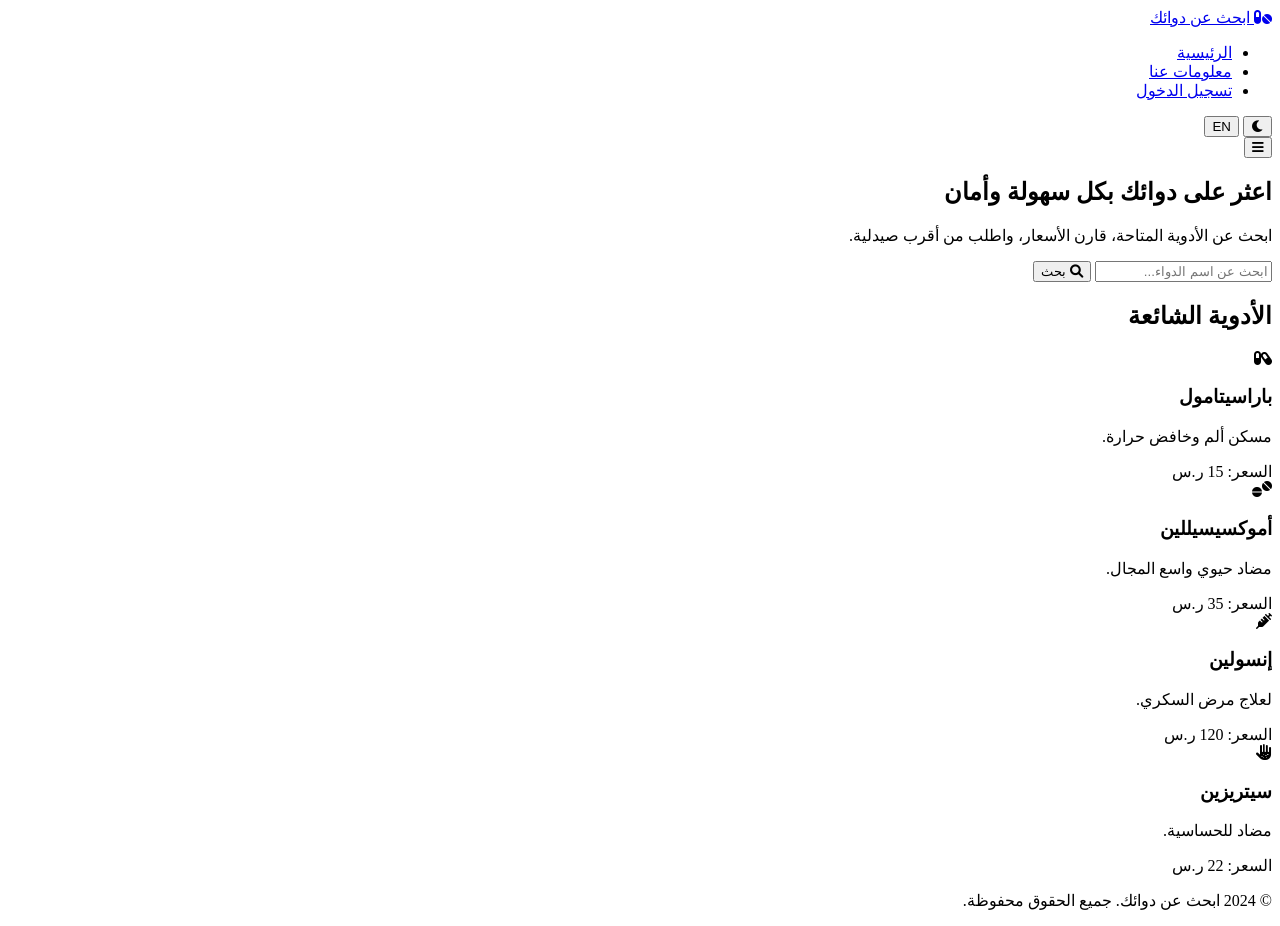
==== index.html @ bee02066 "Add files via upload" ====
<!DOCTYPE html>
<html lang="ar" dir="rtl">
<head>
    <meta charset="UTF-8">
    <meta name="viewport" content="width=device-width, initial-scale=1.0">
    <title>ابحث عن دوائك - الصفحة الرئيسية</title>
    <link rel="stylesheet" href="css/style.css">
    <!-- Font Awesome للأيقونات -->
    <link rel="stylesheet" href="https://cdnjs.cloudflare.com/ajax/libs/font-awesome/6.0.0-beta3/css/all.min.css">
</head>
<body class="light-mode">
    <header>
        <nav class="navbar">
            <div class="container">
                <a href="index.html" class="logo">
                    <i class="fas fa-pills"></i> <span data-i18n="site_name">ابحث عن دوائك</span>
                </a>
                <ul class="nav-links">
                    <li><a href="index.html" class="active" data-i18n="home">الرئيسية</a></li>
                    <li><a href="about.html" data-i18n="about">معلومات عنا</a></li>
                    <li><a href="auth.html" data-i18n="login">تسجيل الدخول</a></li>
                </ul>
                <div class="controls">
                    <button id="theme-toggle" class="icon-btn" title="تبديل المظهر">
                        <i class="fas fa-moon"></i>
                    </button>
                    <button id="lang-toggle" class="icon-btn" title="تبديل اللغة">
                        <span class="lang-text">EN</span>
                    </button>
                </div>
                <button class="mobile-menu-btn icon-btn">
                    <i class="fas fa-bars"></i>
                </button>
            </div>
        </nav>
    </header>

    <main>
        <section class="hero">
            <div class="container">
                <h1 data-i18n="hero_title">اعثر على دوائك بكل سهولة وأمان</h1>
                <p class="hero-subtitle" data-i18n="hero_subtitle">ابحث عن الأدوية المتاحة، قارن الأسعار، واطلب من أقرب صيدلية.</p>
                
                <!-- شريط البحث البارز -->
                <div class="search-bar">
                    <input type="text" id="medicine-search" data-i18n-placeholder="search_placeholder" placeholder="ابحث عن اسم الدواء...">
                    <button id="search-btn"><i class="fas fa-search"></i> <span data-i18n="search">بحث</span></button>
                </div>
            </div>
        </section>

        <section class="popular-medicines">
            <div class="container">
                <h2 data-i18n="popular_medicines">الأدوية الشائعة</h2>
                <div class="medicine-grid">
                    <div class="medicine-card">
                        <i class="fas fa-capsules"></i>
                        <h3 data-i18n="med1">باراسيتامول</h3>
                        <p data-i18n="med1_desc">مسكن ألم وخافض حرارة.</p>
                        <span class="price" data-i18n="price">السعر: 15 ر.س</span>
                    </div>
                    <div class="medicine-card">
                        <i class="fas fa-tablets"></i>
                        <h3 data-i18n="med2">أموكسيسيللين</h3>
                        <p data-i18n="med2_desc">مضاد حيوي واسع المجال.</p>
                        <span class="price" data-i18n="price">السعر: 35 ر.س</span>
                    </div>
                    <div class="medicine-card">
                        <i class="fas fa-syringe"></i>
                        <h3 data-i18n="med3">إنسولين</h3>
                        <p data-i18n="med3_desc">لعلاج مرض السكري.</p>
                        <span class="price" data-i18n="price">السعر: 120 ر.س</span>
                    </div>
                    <div class="medicine-card">
                        <i class="fas fa-allergies"></i>
                        <h3 data-i18n="med4">سيتريزين</h3>
                        <p data-i18n="med4_desc">مضاد للحساسية.</p>
                        <span class="price" data-i18n="price">السعر: 22 ر.س</span>
                    </div>
                </div>
            </div>
        </section>
    </main>

    <footer>
        <div class="container">
            <p data-i18n="footer_text">© 2024 ابحث عن دوائك. جميع الحقوق محفوظة.</p>
        </div>
    </footer>

    <script src="js/main.js"></script>
</body>
</html>
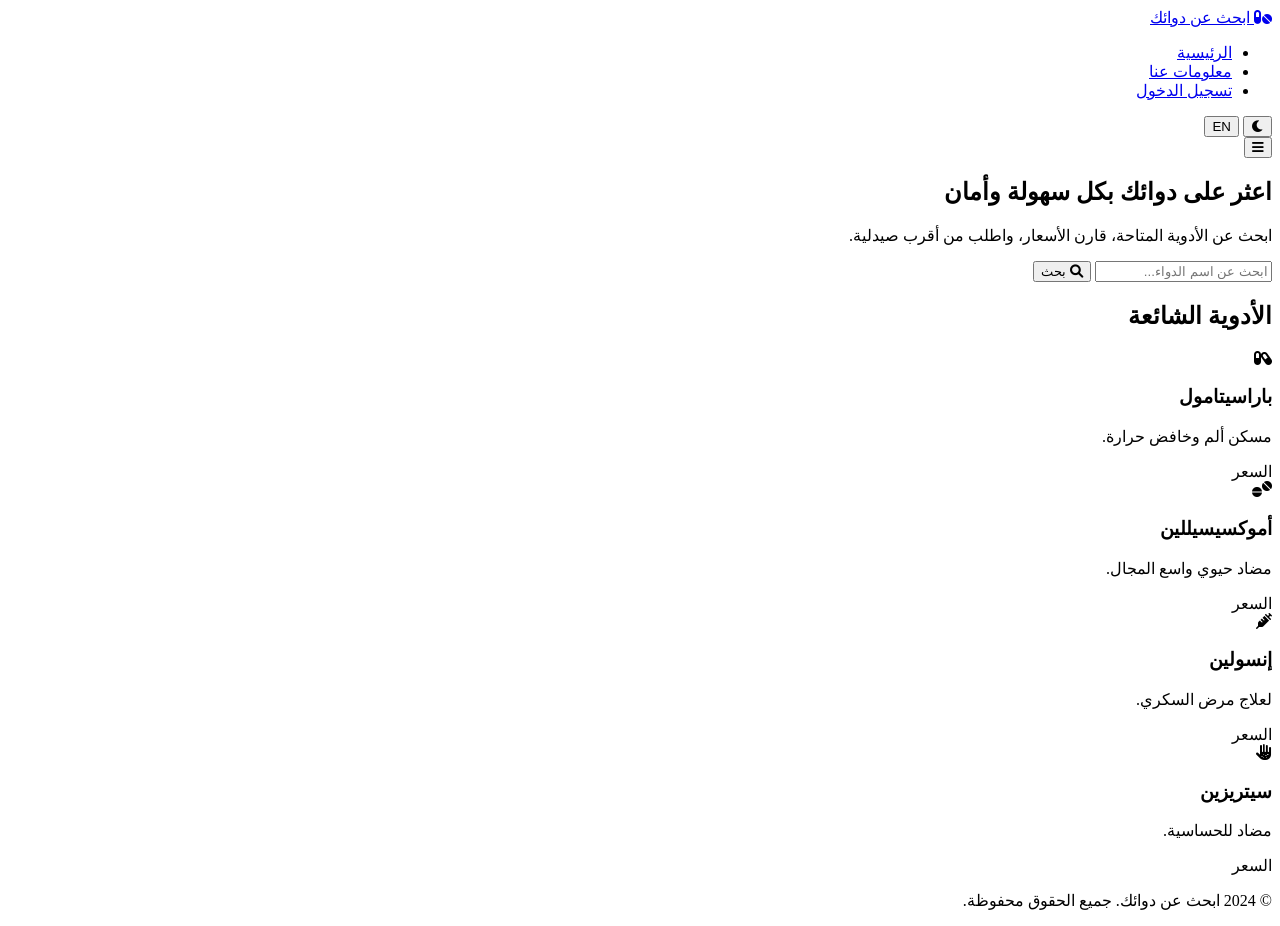
==== commit a3245124: "Update index.html" ====
--- a/index.html
+++ b/index.html
@@ -90,4 +90,4 @@
 
     <script src="js/main.js"></script>
 </body>
-</html>+</html>
--- a/css/style.css
+++ b/css/style.css
@@ -0,0 +1,208 @@
+document.addEventListener('DOMContentLoaded', () => {
+    // ---------- عناصر التحكم الرئيسية ----------
+    const themeToggle = document.getElementById('theme-toggle');
+    const langToggle = document.getElementById('lang-toggle');
+    const mobileMenuBtn = document.querySelector('.mobile-menu-btn');
+    const navLinks = document.querySelector('.nav-links');
+
+    // ---------- تعدد اللغات (i18n) ----------
+    const translations = {
+        ar: {
+            site_name: "ابحث عن دوائك",
+            home: "الرئيسية",
+            about: "معلومات عنا",
+            login: "تسجيل الدخول",
+            hero_title: "اعثر على دوائك بكل سهولة وأمان",
+            hero_subtitle: "ابحث عن الأدوية المتاحة، قارن الأسعار، واطلب من أقرب صيدلية.",
+            search_placeholder: "ابحث عن اسم الدواء...",
+            search: "بحث",
+            popular_medicines: "الأدوية الشائعة",
+            med1: "باراسيتامول",
+            med1_desc: "مسكن ألم وخافض حرارة.",
+            med2: "أموكسيسيللين",
+            med2_desc: "مضاد حيوي واسع المجال.",
+            med3: "إنسولين",
+            med3_desc: "لعلاج مرض السكري.",
+            med4: "سيتريزين",
+            med4_desc: "مضاد للحساسية.",
+            price: "السعر",
+            footer_text: "© 2024 ابحث عن دوائك. جميع الحقوق محفوظة.",
+            login_tab: "تسجيل الدخول",
+            signup_tab: "إنشاء حساب",
+            welcome_back: "مرحباً بعودتك",
+            create_account: "إنشاء حساب جديد",
+            patient: "مريض",
+            pharmacy: "صيدلية",
+            email_placeholder: "البريد الإلكتروني",
+            password_placeholder: "كلمة المرور",
+            fullname_placeholder: "الاسم الكامل",
+            confirm_password_placeholder: "تأكيد كلمة المرور",
+            login_btn: "دخول",
+            signup_btn: "إنشاء",
+            about_heading: "عن منصة ابحث عن دوائك",
+            about_mission: "نهدف إلى تسهيل وصول المرضى إلى الأدوية المطلوبة من خلال ربطهم مباشرة بأقرب الصيدليات المتوفرة، مما يضمن تجربة آمنة وسريعة وشفافة.",
+            how_works: "كيف تعمل المنصة؟",
+            step1_title: "ابحث عن دوائك",
+            step1_desc: "استخدم شريط البحث للعثور على الدواء الذي تحتاجه.",
+            step2_title: "اختر الصيدلية",
+            step2_desc: "قارن الأسعار والتقييمات واختر الأنسب لك.",
+            step3_title: "استلم طلبك",
+            step3_desc: "تواصل مع الصيدلية مباشرة أو اطلب التوصيل."
+        },
+        en: {
+            site_name: "Find Your Medicine",
+            home: "Home",
+            about: "About Us",
+            login: "Login",
+            hero_title: "Find Your Medicine Easily & Safely",
+            hero_subtitle: "Search available medicines, compare prices, and order from the nearest pharmacy.",
+            search_placeholder: "Search for medicine name...",
+            search: "Search",
+            popular_medicines: "Popular Medicines",
+            med1: "Paracetamol",
+            med1_desc: "Pain reliever and fever reducer.",
+            med2: "Amoxicillin",
+            med2_desc: "Broad-spectrum antibiotic.",
+            med3: "Insulin",
+            med3_desc: "For diabetes treatment.",
+            med4: "Cetirizine",
+            med4_desc: "Antihistamine for allergies.",
+            price: "Price",
+            footer_text: "© 2024 Find Your Medicine. All rights reserved.",
+            login_tab: "Login",
+            signup_tab: "Sign Up",
+            welcome_back: "Welcome Back",
+            create_account: "Create New Account",
+            patient: "Patient",
+            pharmacy: "Pharmacy",
+            email_placeholder: "Email Address",
+            password_placeholder: "Password",
+            fullname_placeholder: "Full Name",
+            confirm_password_placeholder: "Confirm Password",
+            login_btn: "Login",
+            signup_btn: "Sign Up",
+            about_heading: "About Find Your Medicine",
+            about_mission: "We aim to facilitate patients' access to required medications by connecting them directly with the nearest available pharmacies, ensuring a safe, fast, and transparent experience.",
+            how_works: "How It Works",
+            step1_title: "Search Your Medicine",
+            step1_desc: "Use the search bar to find the medicine you need.",
+            step2_title: "Choose Pharmacy",
+            step2_desc: "Compare prices and ratings and choose the best for you.",
+            step3_title: "Receive Your Order",
+            step3_desc: "Contact the pharmacy directly or request delivery."
+        }
+    };
+
+    let currentLang = localStorage.getItem('lang') || 'ar';
+
+    function applyLanguage(lang) {
+        currentLang = lang;
+        document.documentElement.lang = lang;
+        document.documentElement.dir = lang === 'ar' ? 'rtl' : 'ltr';
+        localStorage.setItem('lang', lang);
+
+        // تحديث النص في زر اللغة
+        const langText = document.querySelector('.lang-text');
+        if (langText) langText.textContent = lang === 'ar' ? 'EN' : 'AR';
+
+        // تحديث جميع العناصر القابلة للترجمة
+        document.querySelectorAll('[data-i18n]').forEach(el => {
+            const key = el.getAttribute('data-i18n');
+            if (translations[lang] && translations[lang][key]) {
+                el.textContent = translations[lang][key];
+            }
+        });
+
+        // تحديث النصوص المؤقتة (placeholders)
+        document.querySelectorAll('[data-i18n-placeholder]').forEach(input => {
+            const key = input.getAttribute('data-i18n-placeholder');
+            if (translations[lang] && translations[lang][key]) {
+                input.placeholder = translations[lang][key];
+            }
+        });
+    }
+
+    if (langToggle) {
+        langToggle.addEventListener('click', () => {
+            const newLang = currentLang === 'ar' ? 'en' : 'ar';
+            applyLanguage(newLang);
+        });
+    }
+
+    // ---------- الوضع المظلم ----------
+    const currentTheme = localStorage.getItem('theme') || 'light';
+    if (currentTheme === 'dark') {
+        document.body.classList.add('dark-mode');
+        if (themeToggle) themeToggle.innerHTML = '<i class="fas fa-sun"></i>';
+    }
+
+    if (themeToggle) {
+        themeToggle.addEventListener('click', () => {
+            document.body.classList.toggle('dark-mode');
+            const isDark = document.body.classList.contains('dark-mode');
+            localStorage.setItem('theme', isDark ? 'dark' : 'light');
+            themeToggle.innerHTML = isDark ? '<i class="fas fa-sun"></i>' : '<i class="fas fa-moon"></i>';
+        });
+    }
+
+    // ---------- القائمة المتنقلة ----------
+    if (mobileMenuBtn) {
+        mobileMenuBtn.addEventListener('click', () => {
+            navLinks.classList.toggle('active');
+        });
+    }
+
+    // ---------- تبديل نماذج التسجيل ----------
+    const loginTab = document.getElementById('login-tab');
+    const signupTab = document.getElementById('signup-tab');
+    const loginForm = document.getElementById('login-form');
+    const signupForm = document.getElementById('signup-form');
+
+    if (loginTab && signupTab && loginForm && signupForm) {
+        loginTab.addEventListener('click', () => {
+            loginTab.classList.add('active');
+            signupTab.classList.remove('active');
+            loginForm.classList.add('active');
+            signupForm.classList.remove('active');
+        });
+
+        signupTab.addEventListener('click', () => {
+            signupTab.classList.add('active');
+            loginTab.classList.remove('active');
+            signupForm.classList.add('active');
+            loginForm.classList.remove('active');
+        });
+
+        // منع إرسال النماذج للتوضيح
+        document.querySelectorAll('.auth-form').forEach(form => {
+            form.addEventListener('submit', (e) => {
+                e.preventDefault();
+                alert(currentLang === 'ar' ? 'تم إرسال النموذج (محاكاة)' : 'Form submitted (simulation)');
+            });
+        });
+    }
+
+    // ---------- بحث الأدوية ----------
+    const searchBtn = document.getElementById('search-btn');
+    const searchInput = document.getElementById('medicine-search');
+
+    if (searchBtn && searchInput) {
+        searchBtn.addEventListener('click', () => {
+            const query = searchInput.value.trim();
+            if (query) {
+                alert(currentLang === 'ar' ? `جاري البحث عن: ${query}` : `Searching for: ${query}`);
+            } else {
+                alert(currentLang === 'ar' ? 'الرجاء إدخال اسم الدواء' : 'Please enter a medicine name');
+            }
+        });
+
+        searchInput.addEventListener('keypress', (e) => {
+            if (e.key === 'Enter') {
+                searchBtn.click();
+            }
+        });
+    }
+
+    // تطبيق اللغة المحفوظة عند التحميل
+    applyLanguage(currentLang);
+});
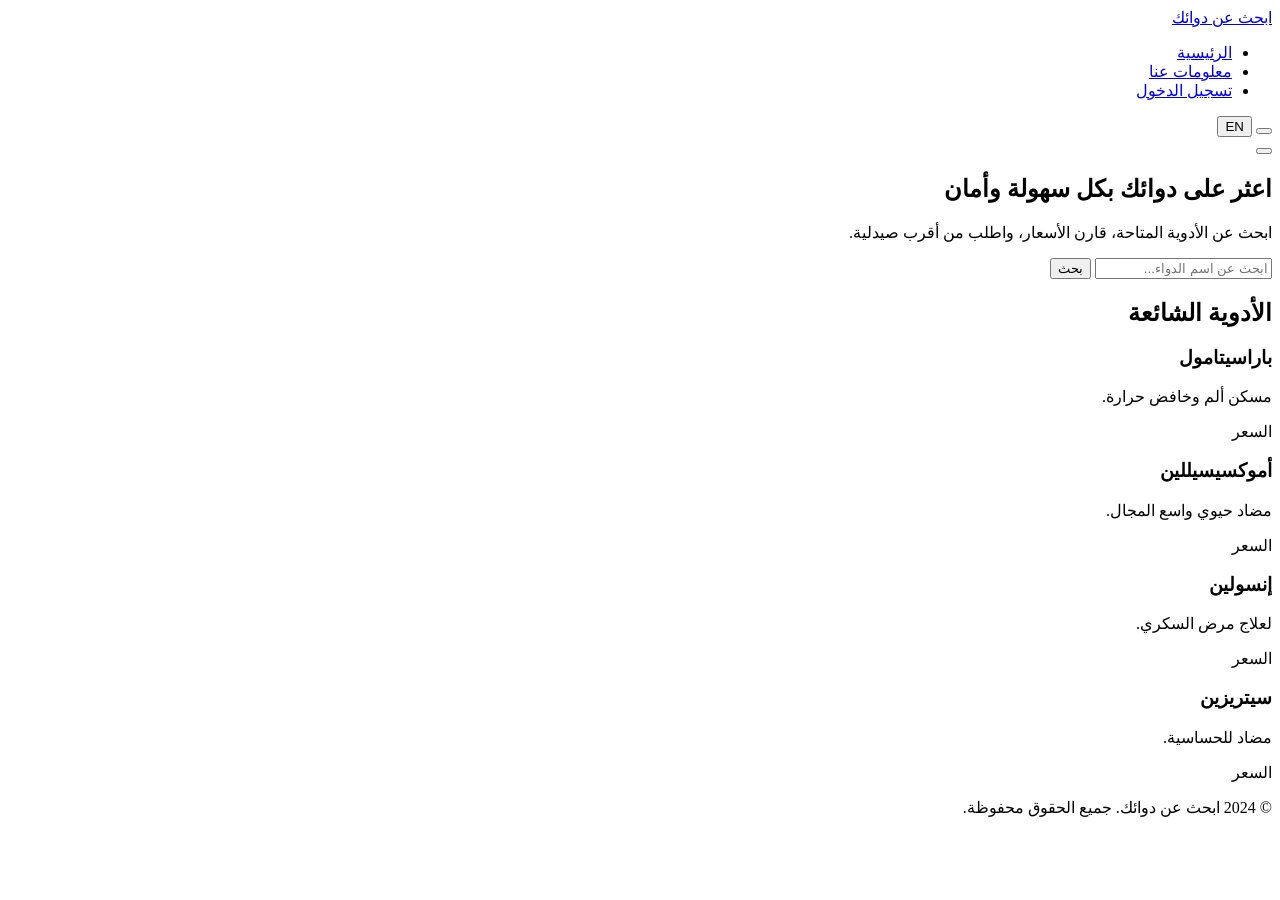
==== commit 068dac4f: "Fix HTML encoding issues in index.html  <link rel="stylesheet" href="https://cdnjs.cloudflare.com/aj" ====
--- a/index.html
+++ b/index.html
@@ -6,7 +6,7 @@
     <title>ابحث عن دوائك - الصفحة الرئيسية</title>
     <link rel="stylesheet" href="css/style.css">
     <!-- Font Awesome للأيقونات -->
-    <link rel="stylesheet" href="https://cdnjs.cloudflare.com/ajax/libs/font-awesome/6.0.0-beta3/css/all.min.css">
+   
 </head>
 <body class="light-mode">
     <header>
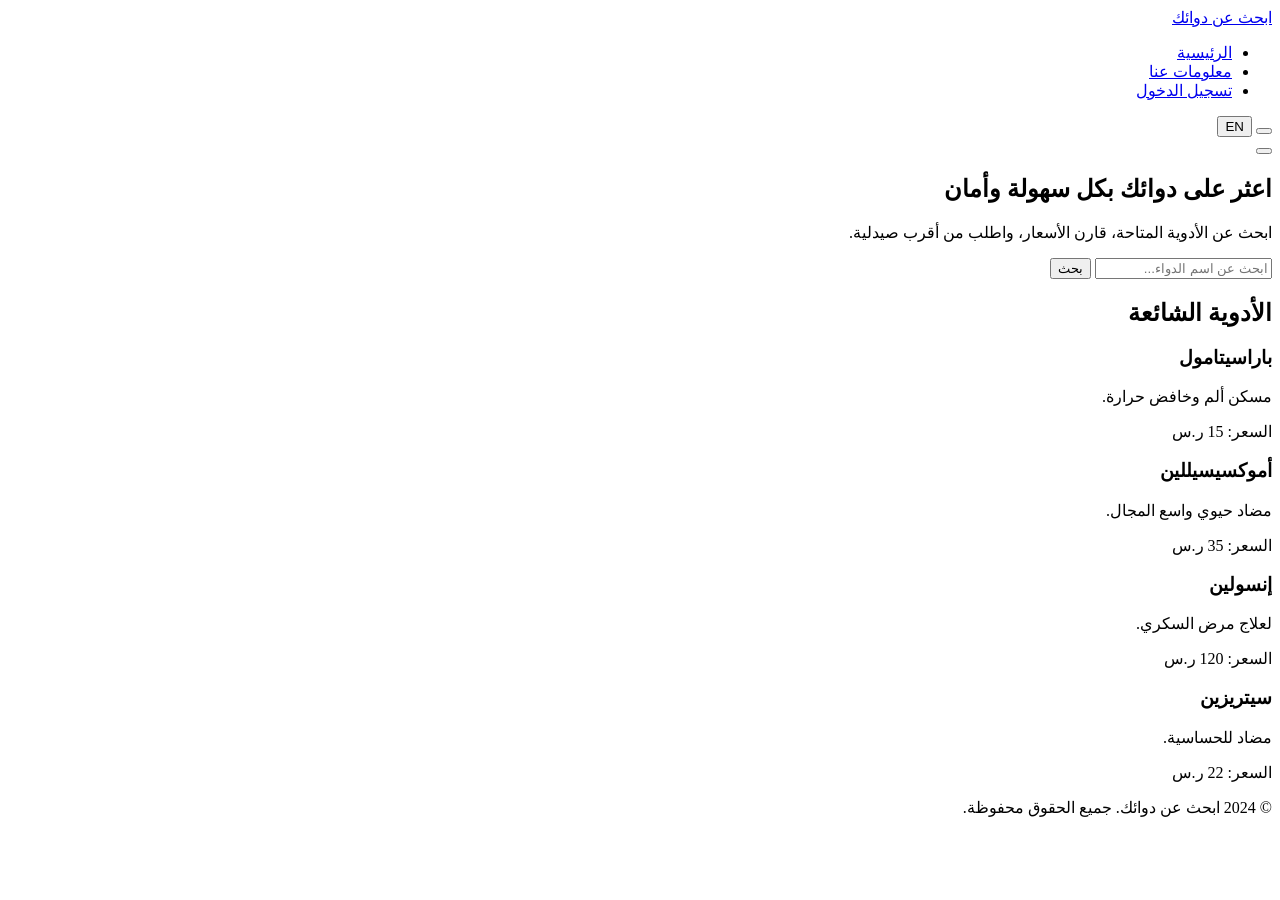
==== commit c29836c7: "Update index.html" ====
--- a/index.html
+++ b/index.html
@@ -88,6 +88,6 @@
         </div>
     </footer>
 
-    <script src="js/main.js"></script>
+    <script src="js/script.js"></script>
 </body>
 </html>
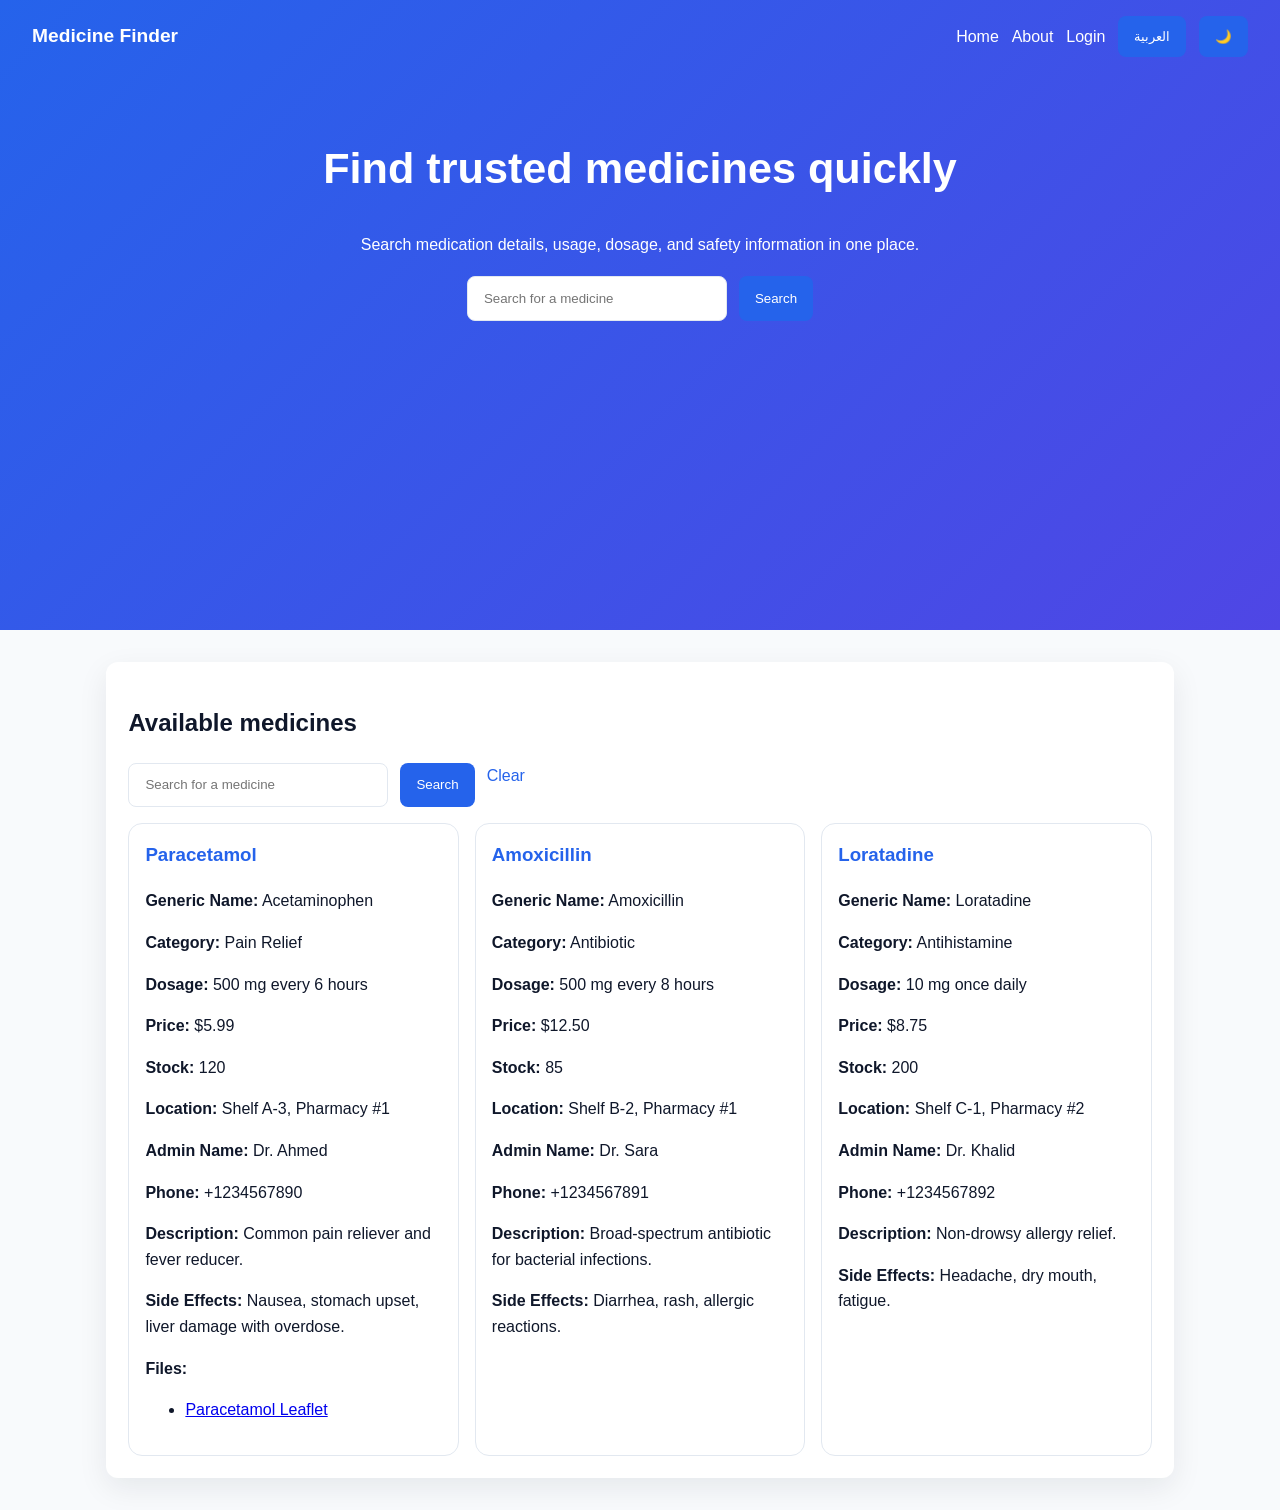
==== commit a8baa69e: "Create index.html" ====
--- a/index.html
+++ b/index.html
@@ -1,93 +1,46 @@
-<!DOCTYPE html>
-<html lang="ar" dir="rtl">
-<head>
-    <meta charset="UTF-8">
-    <meta name="viewport" content="width=device-width, initial-scale=1.0">
-    <title>ابحث عن دوائك - الصفحة الرئيسية</title>
-    <link rel="stylesheet" href="css/style.css">
-    <!-- Font Awesome للأيقونات -->
-   
-</head>
-<body class="light-mode">
-    <header>
-        <nav class="navbar">
-            <div class="container">
-                <a href="index.html" class="logo">
-                    <i class="fas fa-pills"></i> <span data-i18n="site_name">ابحث عن دوائك</span>
-                </a>
-                <ul class="nav-links">
-                    <li><a href="index.html" class="active" data-i18n="home">الرئيسية</a></li>
-                    <li><a href="about.html" data-i18n="about">معلومات عنا</a></li>
-                    <li><a href="auth.html" data-i18n="login">تسجيل الدخول</a></li>
-                </ul>
-                <div class="controls">
-                    <button id="theme-toggle" class="icon-btn" title="تبديل المظهر">
-                        <i class="fas fa-moon"></i>
-                    </button>
-                    <button id="lang-toggle" class="icon-btn" title="تبديل اللغة">
-                        <span class="lang-text">EN</span>
-                    </button>
-                </div>
-                <button class="mobile-menu-btn icon-btn">
-                    <i class="fas fa-bars"></i>
-                </button>
-            </div>
-        </nav>
-    </header>
-
-    <main>
-        <section class="hero">
-            <div class="container">
-                <h1 data-i18n="hero_title">اعثر على دوائك بكل سهولة وأمان</h1>
-                <p class="hero-subtitle" data-i18n="hero_subtitle">ابحث عن الأدوية المتاحة، قارن الأسعار، واطلب من أقرب صيدلية.</p>
-                
-                <!-- شريط البحث البارز -->
-                <div class="search-bar">
-                    <input type="text" id="medicine-search" data-i18n-placeholder="search_placeholder" placeholder="ابحث عن اسم الدواء...">
-                    <button id="search-btn"><i class="fas fa-search"></i> <span data-i18n="search">بحث</span></button>
-                </div>
-            </div>
-        </section>
-
-        <section class="popular-medicines">
-            <div class="container">
-                <h2 data-i18n="popular_medicines">الأدوية الشائعة</h2>
-                <div class="medicine-grid">
-                    <div class="medicine-card">
-                        <i class="fas fa-capsules"></i>
-                        <h3 data-i18n="med1">باراسيتامول</h3>
-                        <p data-i18n="med1_desc">مسكن ألم وخافض حرارة.</p>
-                        <span class="price" data-i18n="price">السعر: 15 ر.س</span>
-                    </div>
-                    <div class="medicine-card">
-                        <i class="fas fa-tablets"></i>
-                        <h3 data-i18n="med2">أموكسيسيللين</h3>
-                        <p data-i18n="med2_desc">مضاد حيوي واسع المجال.</p>
-                        <span class="price" data-i18n="price">السعر: 35 ر.س</span>
-                    </div>
-                    <div class="medicine-card">
-                        <i class="fas fa-syringe"></i>
-                        <h3 data-i18n="med3">إنسولين</h3>
-                        <p data-i18n="med3_desc">لعلاج مرض السكري.</p>
-                        <span class="price" data-i18n="price">السعر: 120 ر.س</span>
-                    </div>
-                    <div class="medicine-card">
-                        <i class="fas fa-allergies"></i>
-                        <h3 data-i18n="med4">سيتريزين</h3>
-                        <p data-i18n="med4_desc">مضاد للحساسية.</p>
-                        <span class="price" data-i18n="price">السعر: 22 ر.س</span>
-                    </div>
-                </div>
-            </div>
-        </section>
-    </main>
-
-    <footer>
-        <div class="container">
-            <p data-i18n="footer_text">© 2024 ابحث عن دوائك. جميع الحقوق محفوظة.</p>
-        </div>
-    </footer>
-
-    <script src="js/script.js"></script>
-</body>
-</html>
+<!DOCTYPE html>
+<html lang="en">
+<head>
+  <meta charset="UTF-8" />
+  <meta name="viewport" content="width=device-width, initial-scale=1.0" />
+  <title>Medicine Finder</title>
+  <link rel="stylesheet" href="css/style.css" />
+</head>
+<body>
+  <header class="hero">
+    <nav class="top-nav">
+      <a class="brand" href="index.html">Medicine Finder</a>
+      <div class="nav-links">
+        <a href="index.html" data-i18n="home">Home</a>
+        <a href="about.html" data-i18n="about">About</a>
+        <a href="auth.html" id="authLink" data-i18n="login">Login</a>
+        <button class="lang-toggle" id="langToggle" type="button">العربية</button>
+        <button class="theme-toggle" id="themeToggle" type="button">🌙</button>
+      </div>
+    </nav>
+    <div class="hero-content">
+      <h1 data-i18n="heroTitle">Find trusted medicines quickly</h1>
+      <p data-i18n="heroSubtitle">Search medication details, usage, dosage, and safety information in one place.</p>
+      <form id="searchForm" class="search-box">
+        <input id="searchInput" type="text" data-i18n="searchPlaceholder" placeholder="Search for a medicine" required />
+        <button type="submit" data-i18n="searchButton">Search</button>
+      </form>
+      <p id="statusMessage" class="status"></p>
+    </div>
+  </header>
+  <main class="container">
+    <section class="results-card">
+      <h2 data-i18n="resultsTitle">Available medicines</h2>
+      <form id="inlineSearchForm" class="search-box" style="justify-content:flex-start;margin-bottom:1rem;">
+        <input type="text" id="inlineSearchInput" data-i18n="searchPlaceholder" placeholder="Search medicines" />
+        <button type="submit" data-i18n="searchButton">Search</button>
+        <a href="index.html" id="clearSearch" data-i18n="clear" style="text-decoration:none;color:var(--primary);">Clear</a>
+      </form>
+      <div class="results-list cards-grid" id="medicationsList">
+        <p class="status" data-i18n="statusLoading">Loading medications...</p>
+      </div>
+    </section>
+  </main>
+  <script src="js/script.js"></script>
+</body>
+</html>
--- a/css/style.css
+++ b/css/style.css
@@ -1,208 +1,196 @@
-document.addEventListener('DOMContentLoaded', () => {
-    // ---------- عناصر التحكم الرئيسية ----------
-    const themeToggle = document.getElementById('theme-toggle');
-    const langToggle = document.getElementById('lang-toggle');
-    const mobileMenuBtn = document.querySelector('.mobile-menu-btn');
-    const navLinks = document.querySelector('.nav-links');
+:root {
+  --primary: #2563eb;
+  --primary-dark: #1d4ed8;
+  --bg: #f8fafc;
+  --text: #0f172a;
+  --muted: #64748b;
+  --card: #ffffff;
+  --border: #e2e8f0;
+  --button-text: #ffffff;
+}
 
-    // ---------- تعدد اللغات (i18n) ----------
-    const translations = {
-        ar: {
-            site_name: "ابحث عن دوائك",
-            home: "الرئيسية",
-            about: "معلومات عنا",
-            login: "تسجيل الدخول",
-            hero_title: "اعثر على دوائك بكل سهولة وأمان",
-            hero_subtitle: "ابحث عن الأدوية المتاحة، قارن الأسعار، واطلب من أقرب صيدلية.",
-            search_placeholder: "ابحث عن اسم الدواء...",
-            search: "بحث",
-            popular_medicines: "الأدوية الشائعة",
-            med1: "باراسيتامول",
-            med1_desc: "مسكن ألم وخافض حرارة.",
-            med2: "أموكسيسيللين",
-            med2_desc: "مضاد حيوي واسع المجال.",
-            med3: "إنسولين",
-            med3_desc: "لعلاج مرض السكري.",
-            med4: "سيتريزين",
-            med4_desc: "مضاد للحساسية.",
-            price: "السعر",
-            footer_text: "© 2024 ابحث عن دوائك. جميع الحقوق محفوظة.",
-            login_tab: "تسجيل الدخول",
-            signup_tab: "إنشاء حساب",
-            welcome_back: "مرحباً بعودتك",
-            create_account: "إنشاء حساب جديد",
-            patient: "مريض",
-            pharmacy: "صيدلية",
-            email_placeholder: "البريد الإلكتروني",
-            password_placeholder: "كلمة المرور",
-            fullname_placeholder: "الاسم الكامل",
-            confirm_password_placeholder: "تأكيد كلمة المرور",
-            login_btn: "دخول",
-            signup_btn: "إنشاء",
-            about_heading: "عن منصة ابحث عن دوائك",
-            about_mission: "نهدف إلى تسهيل وصول المرضى إلى الأدوية المطلوبة من خلال ربطهم مباشرة بأقرب الصيدليات المتوفرة، مما يضمن تجربة آمنة وسريعة وشفافة.",
-            how_works: "كيف تعمل المنصة؟",
-            step1_title: "ابحث عن دوائك",
-            step1_desc: "استخدم شريط البحث للعثور على الدواء الذي تحتاجه.",
-            step2_title: "اختر الصيدلية",
-            step2_desc: "قارن الأسعار والتقييمات واختر الأنسب لك.",
-            step3_title: "استلم طلبك",
-            step3_desc: "تواصل مع الصيدلية مباشرة أو اطلب التوصيل."
-        },
-        en: {
-            site_name: "Find Your Medicine",
-            home: "Home",
-            about: "About Us",
-            login: "Login",
-            hero_title: "Find Your Medicine Easily & Safely",
-            hero_subtitle: "Search available medicines, compare prices, and order from the nearest pharmacy.",
-            search_placeholder: "Search for medicine name...",
-            search: "Search",
-            popular_medicines: "Popular Medicines",
-            med1: "Paracetamol",
-            med1_desc: "Pain reliever and fever reducer.",
-            med2: "Amoxicillin",
-            med2_desc: "Broad-spectrum antibiotic.",
-            med3: "Insulin",
-            med3_desc: "For diabetes treatment.",
-            med4: "Cetirizine",
-            med4_desc: "Antihistamine for allergies.",
-            price: "Price",
-            footer_text: "© 2024 Find Your Medicine. All rights reserved.",
-            login_tab: "Login",
-            signup_tab: "Sign Up",
-            welcome_back: "Welcome Back",
-            create_account: "Create New Account",
-            patient: "Patient",
-            pharmacy: "Pharmacy",
-            email_placeholder: "Email Address",
-            password_placeholder: "Password",
-            fullname_placeholder: "Full Name",
-            confirm_password_placeholder: "Confirm Password",
-            login_btn: "Login",
-            signup_btn: "Sign Up",
-            about_heading: "About Find Your Medicine",
-            about_mission: "We aim to facilitate patients' access to required medications by connecting them directly with the nearest available pharmacies, ensuring a safe, fast, and transparent experience.",
-            how_works: "How It Works",
-            step1_title: "Search Your Medicine",
-            step1_desc: "Use the search bar to find the medicine you need.",
-            step2_title: "Choose Pharmacy",
-            step2_desc: "Compare prices and ratings and choose the best for you.",
-            step3_title: "Receive Your Order",
-            step3_desc: "Contact the pharmacy directly or request delivery."
-        }
-    };
+body.dark {
+  --bg: #0f172a;
+  --text: #e2e8f0;
+  --muted: #94a3b8;
+  --card: #111827;
+  --border: #334155;
+  --button-text: #ffffff;
+}
 
-    let currentLang = localStorage.getItem('lang') || 'ar';
+* { box-sizing: border-box; }
 
-    function applyLanguage(lang) {
-        currentLang = lang;
-        document.documentElement.lang = lang;
-        document.documentElement.dir = lang === 'ar' ? 'rtl' : 'ltr';
-        localStorage.setItem('lang', lang);
+body {
+  margin: 0;
+  font-family: Arial, sans-serif;
+  background: var(--bg);
+  color: var(--text);
+  line-height: 1.6;
+  transition: background 0.2s ease, color 0.2s ease;
+}
 
-        // تحديث النص في زر اللغة
-        const langText = document.querySelector('.lang-text');
-        if (langText) langText.textContent = lang === 'ar' ? 'EN' : 'AR';
+body[dir='rtl'] { text-align: right; }
 
-        // تحديث جميع العناصر القابلة للترجمة
-        document.querySelectorAll('[data-i18n]').forEach(el => {
-            const key = el.getAttribute('data-i18n');
-            if (translations[lang] && translations[lang][key]) {
-                el.textContent = translations[lang][key];
-            }
-        });
+header, .page-header {
+  background: linear-gradient(135deg, var(--primary), #4f46e5);
+  color: #fff;
+}
 
-        // تحديث النصوص المؤقتة (placeholders)
-        document.querySelectorAll('[data-i18n-placeholder]').forEach(input => {
-            const key = input.getAttribute('data-i18n-placeholder');
-            if (translations[lang] && translations[lang][key]) {
-                input.placeholder = translations[lang][key];
-            }
-        });
-    }
+.top-nav {
+  display: flex;
+  justify-content: space-between;
+  align-items: center;
+  padding: 1rem 2rem;
+  gap: 1rem;
+  flex-wrap: wrap;
+}
 
-    if (langToggle) {
-        langToggle.addEventListener('click', () => {
-            const newLang = currentLang === 'ar' ? 'en' : 'ar';
-            applyLanguage(newLang);
-        });
-    }
+.brand {
+  color: #fff;
+  text-decoration: none;
+  font-weight: bold;
+  font-size: 1.2rem;
+}
 
-    // ---------- الوضع المظلم ----------
-    const currentTheme = localStorage.getItem('theme') || 'light';
-    if (currentTheme === 'dark') {
-        document.body.classList.add('dark-mode');
-        if (themeToggle) themeToggle.innerHTML = '<i class="fas fa-sun"></i>';
-    }
+.nav-links {
+  display: flex;
+  align-items: center;
+  gap: 0.8rem;
+  flex-wrap: wrap;
+}
 
-    if (themeToggle) {
-        themeToggle.addEventListener('click', () => {
-            document.body.classList.toggle('dark-mode');
-            const isDark = document.body.classList.contains('dark-mode');
-            localStorage.setItem('theme', isDark ? 'dark' : 'light');
-            themeToggle.innerHTML = isDark ? '<i class="fas fa-sun"></i>' : '<i class="fas fa-moon"></i>';
-        });
-    }
+.nav-links a {
+  color: #fff;
+  text-decoration: none;
+}
 
-    // ---------- القائمة المتنقلة ----------
-    if (mobileMenuBtn) {
-        mobileMenuBtn.addEventListener('click', () => {
-            navLinks.classList.toggle('active');
-        });
-    }
+.hero { min-height: 70vh; }
 
-    // ---------- تبديل نماذج التسجيل ----------
-    const loginTab = document.getElementById('login-tab');
-    const signupTab = document.getElementById('signup-tab');
-    const loginForm = document.getElementById('login-form');
-    const signupForm = document.getElementById('signup-form');
+.hero-content {
+  max-width: 760px;
+  margin: auto;
+  text-align: center;
+  padding: 2rem 1rem 3rem;
+}
 
-    if (loginTab && signupTab && loginForm && signupForm) {
-        loginTab.addEventListener('click', () => {
-            loginTab.classList.add('active');
-            signupTab.classList.remove('active');
-            loginForm.classList.add('active');
-            signupForm.classList.remove('active');
-        });
+.hero-content h1 { font-size: clamp(2rem, 4vw, 2.7rem); }
 
-        signupTab.addEventListener('click', () => {
-            signupTab.classList.add('active');
-            loginTab.classList.remove('active');
-            signupForm.classList.add('active');
-            loginForm.classList.remove('active');
-        });
+.search-box {
+  display: flex;
+  justify-content: center;
+  gap: 0.75rem;
+  flex-wrap: wrap;
+  margin-top: 1.2rem;
+}
 
-        // منع إرسال النماذج للتوضيح
-        document.querySelectorAll('.auth-form').forEach(form => {
-            form.addEventListener('submit', (e) => {
-                e.preventDefault();
-                alert(currentLang === 'ar' ? 'تم إرسال النموذج (محاكاة)' : 'Form submitted (simulation)');
-            });
-        });
-    }
+.search-box input,
+.auth-form input,
+.auth-form textarea,
+.auth-form select {
+  padding: 0.85rem 1rem;
+  border: 1px solid var(--border);
+  border-radius: 8px;
+  min-width: 260px;
+  background: var(--card);
+  color: var(--text);
+}
 
-    // ---------- بحث الأدوية ----------
-    const searchBtn = document.getElementById('search-btn');
-    const searchInput = document.getElementById('medicine-search');
+button, .lang-toggle, .toggle-btn, .theme-toggle {
+  border: none;
+  border-radius: 8px;
+  padding: 0.8rem 1rem;
+  background: var(--primary);
+  cursor: pointer;
+  color: var(--button-text);
+}
 
-    if (searchBtn && searchInput) {
-        searchBtn.addEventListener('click', () => {
-            const query = searchInput.value.trim();
-            if (query) {
-                alert(currentLang === 'ar' ? `جاري البحث عن: ${query}` : `Searching for: ${query}`);
-            } else {
-                alert(currentLang === 'ar' ? 'الرجاء إدخال اسم الدواء' : 'Please enter a medicine name');
-            }
-        });
+button:hover, .lang-toggle:hover, .toggle-btn:hover, .theme-toggle:hover {
+  background: var(--primary-dark);
+}
 
-        searchInput.addEventListener('keypress', (e) => {
-            if (e.key === 'Enter') {
-                searchBtn.click();
-            }
-        });
-    }
+.container {
+  max-width: 1100px;
+  margin: 0 auto;
+  padding: 2rem 1rem;
+}
 
-    // تطبيق اللغة المحفوظة عند التحميل
-    applyLanguage(currentLang);
-});
+.results-card, .card {
+  background: var(--card);
+  border-radius: 12px;
+  box-shadow: 0 10px 30px rgba(15, 23, 42, 0.08);
+  padding: 1.4rem;
+}
+
+.results-list {
+  display: grid;
+  gap: 1rem;
+}
+
+.cards-grid { grid-template-columns: repeat(auto-fit, minmax(280px, 1fr)); }
+
+.result-item {
+  border: 1px solid var(--border);
+  border-radius: 14px;
+  padding: 1rem;
+  margin-top: 0;
+  background: var(--card);
+  transition: transform 0.2s ease, box-shadow 0.2s ease, border-color 0.2s ease;
+  cursor: default;
+}
+
+.result-item:hover {
+  transform: translateY(-4px);
+  box-shadow: 0 14px 30px rgba(15, 23, 42, 0.12);
+  border-color: var(--primary);
+}
+
+.result-item h3 { margin-top: 0; color: var(--primary); }
+
+.status { margin-top: 1rem; color: var(--muted); }
+
+.auth-wrapper {
+  display: flex;
+  justify-content: center;
+  padding-top: 2rem;
+}
+
+.auth-card { width: min(100%, 440px); }
+
+.toggle-row {
+  display: flex;
+  gap: 0.5rem;
+  margin-bottom: 1rem;
+}
+
+.toggle-btn {
+  background: #e2e8f0;
+  color: var(--text);
+  display: inline-block;
+  text-align: center;
+}
+
+body.dark .toggle-btn {
+  background: #334155;
+  color: #f8fafc;
+}
+
+.toggle-btn.active {
+  background: var(--primary);
+  color: #fff;
+}
+
+.auth-form { display: grid; gap: 1rem; }
+
+.auth-form label { font-weight: bold; }
+
+.theme-toggle { margin-left: auto; }
+
+@media (max-width: 768px) {
+  .top-nav { justify-content: center; }
+  .search-box { flex-direction: column; align-items: stretch; }
+  .search-box input, .auth-form input, .auth-form textarea, .auth-form select { min-width: 100%; }
+}
+
+@media (max-width: 480px) {
+  .nav-links { justify-content: center; width: 100%; }
+}
